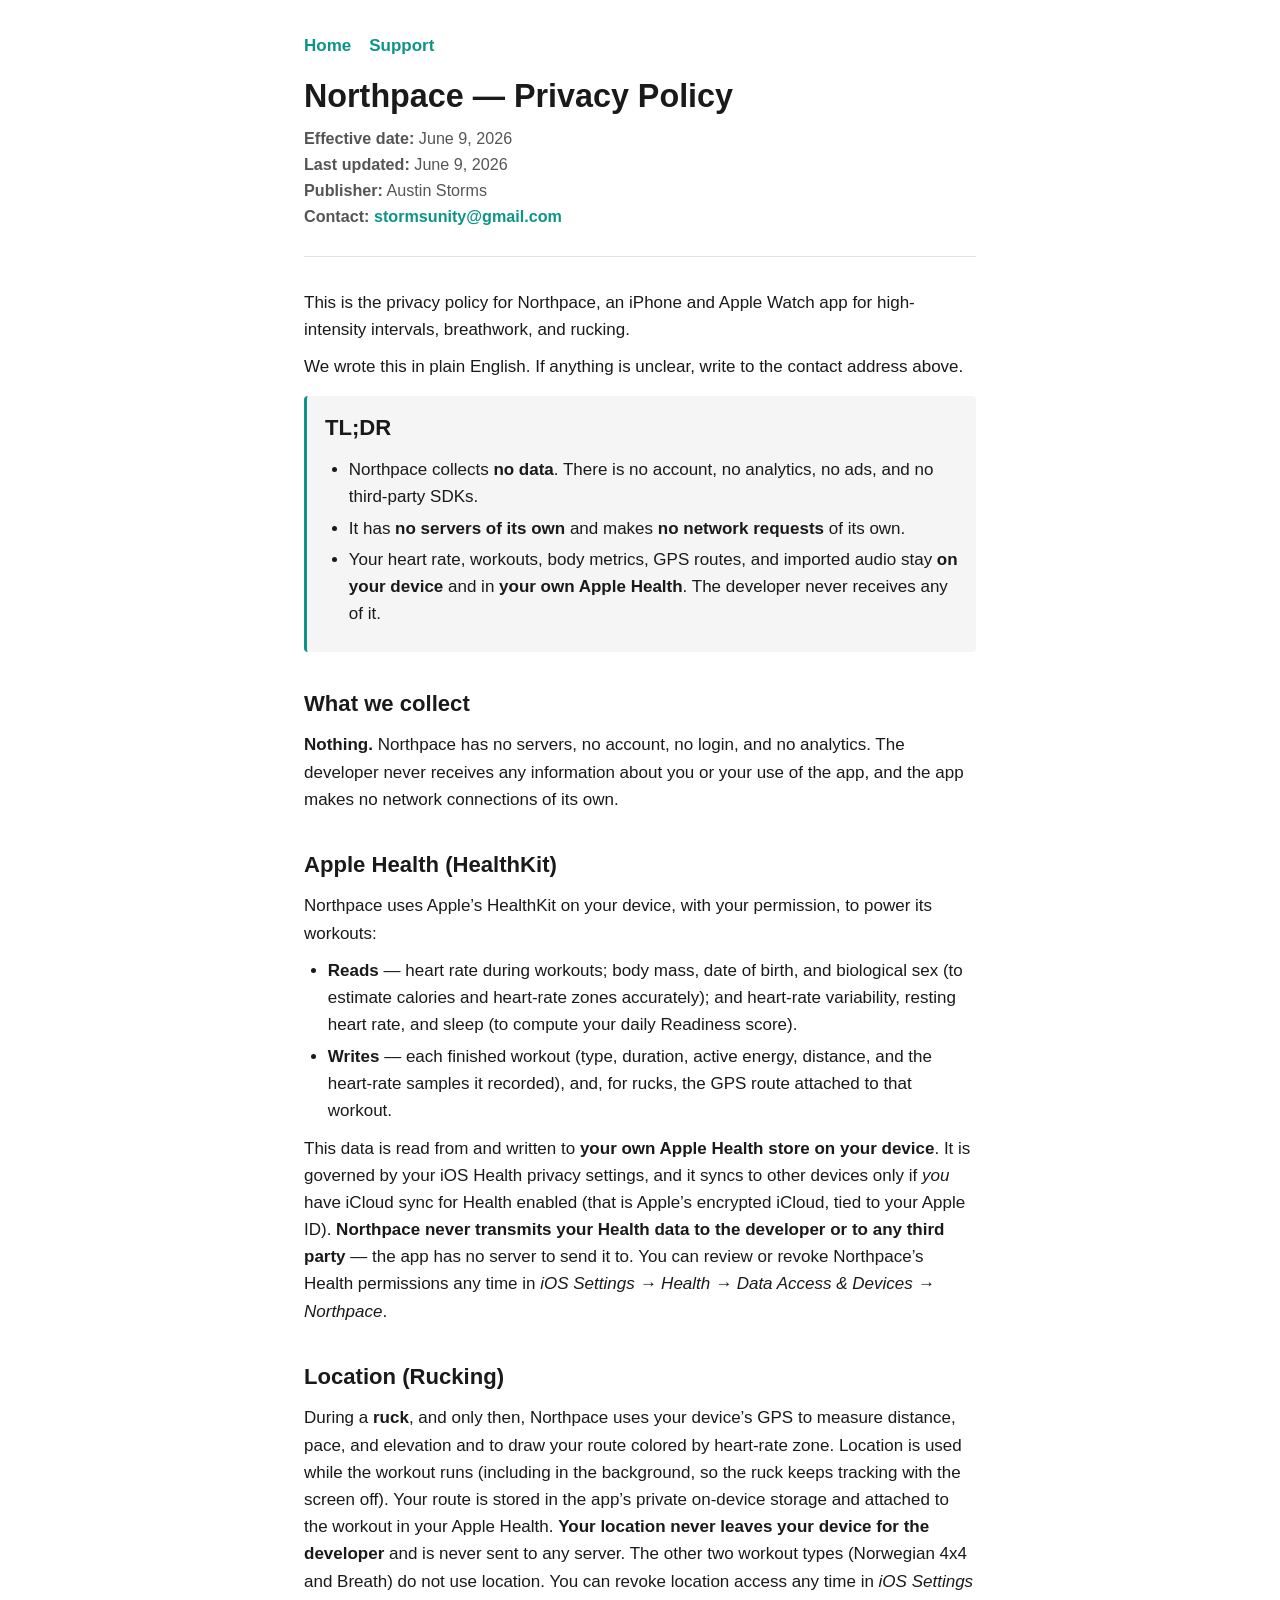
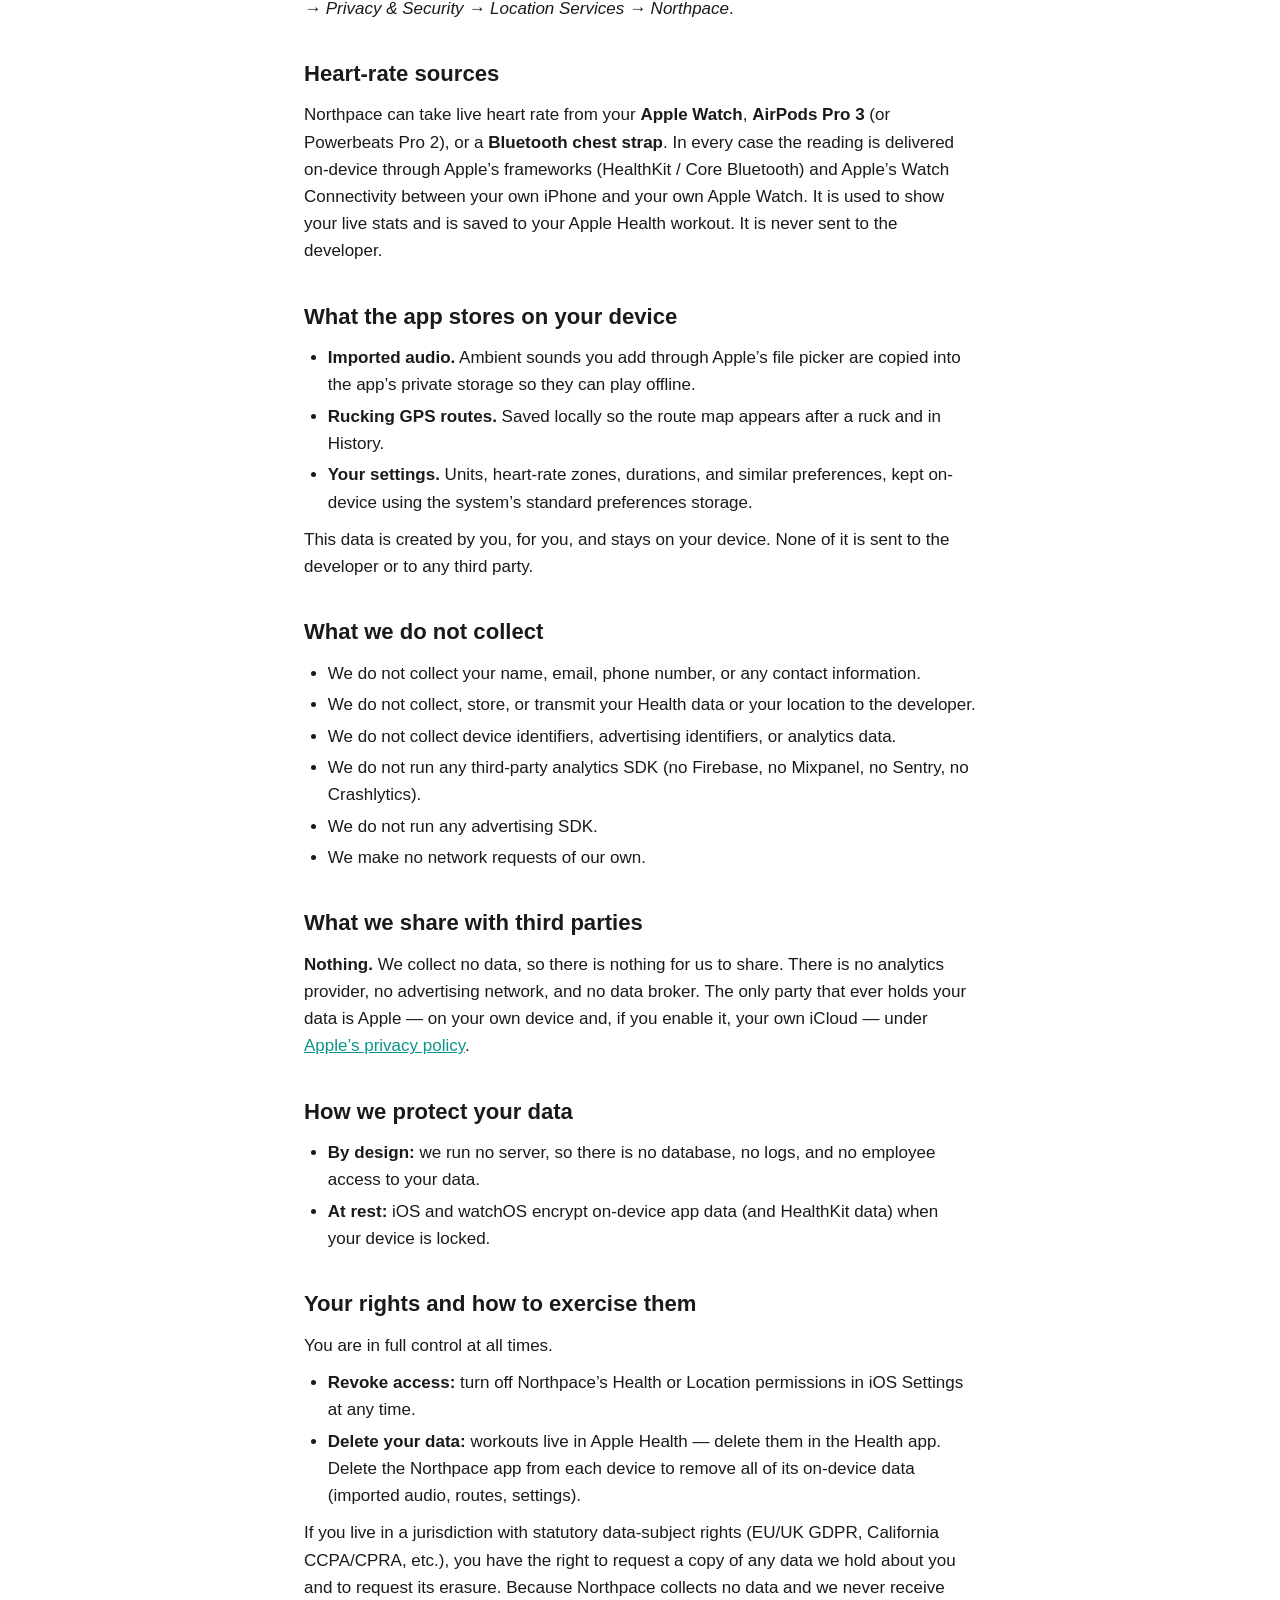
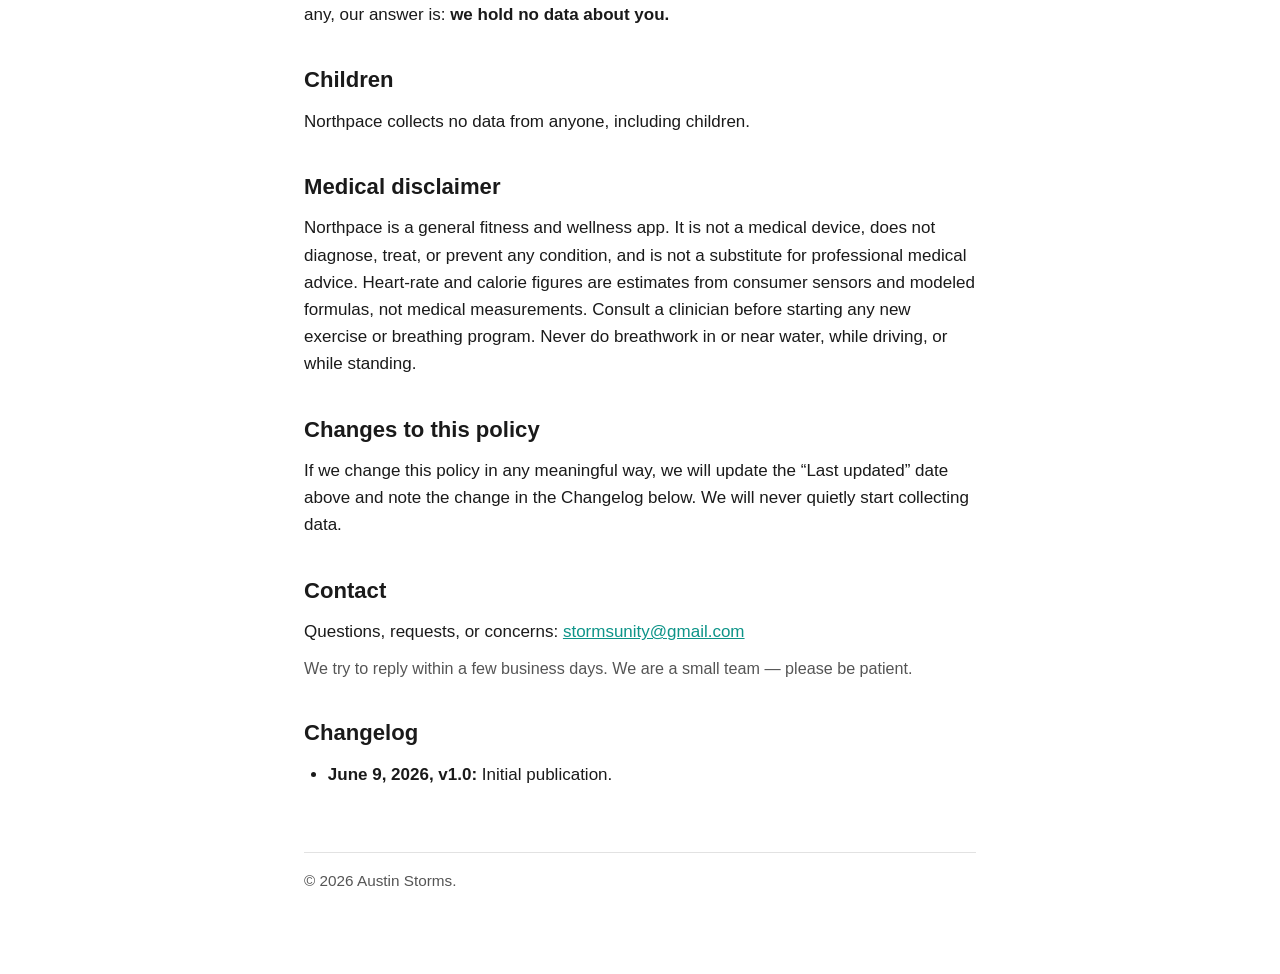
==== privacy.html @ 047f4b5e "Northpace website: landing, privacy policy, support Static GitHub Pages site for the Northpace iPhon" ====
<!doctype html>
<html lang="en">
<head>
<meta charset="utf-8">
<meta name="viewport" content="width=device-width, initial-scale=1">
<title>Northpace Privacy Policy</title>
<meta name="description" content="Privacy policy for the Northpace iPhone and Apple Watch app.">
<link rel="stylesheet" href="style.css">
</head>
<body>
<main>
  <header>
    <nav class="nav">
      <a href="index.html">Home</a>
      <a href="support.html">Support</a>
    </nav>
    <h1 style="margin-top:18px">Northpace &mdash; Privacy Policy</h1>
    <p class="muted">
      <strong>Effective date:</strong> June 9, 2026<br>
      <strong>Last updated:</strong> June 9, 2026<br>
      <strong>Publisher:</strong> Austin Storms<br>
      <strong>Contact:</strong> <a href="mailto:stormsunity@gmail.com">stormsunity@gmail.com</a>
    </p>
  </header>

  <p>This is the privacy policy for Northpace, an iPhone and Apple Watch app for high-intensity intervals, breathwork, and rucking.</p>
  <p>We wrote this in plain English. If anything is unclear, write to the contact address above.</p>

  <div class="tldr">
    <h2>TL;DR</h2>
    <ul>
      <li>Northpace collects <strong>no data</strong>. There is no account, no analytics, no ads, and no third-party SDKs.</li>
      <li>It has <strong>no servers of its own</strong> and makes <strong>no network requests</strong> of its own.</li>
      <li>Your heart rate, workouts, body metrics, GPS routes, and imported audio stay <strong>on your device</strong> and in <strong>your own Apple Health</strong>. The developer never receives any of it.</li>
    </ul>
  </div>

  <h2>What we collect</h2>
  <p><strong>Nothing.</strong> Northpace has no servers, no account, no login, and no analytics. The developer never receives any information about you or your use of the app, and the app makes no network connections of its own.</p>

  <h2>Apple Health (HealthKit)</h2>
  <p>Northpace uses Apple&rsquo;s HealthKit on your device, with your permission, to power its workouts:</p>
  <ul>
    <li><strong>Reads</strong> &mdash; heart rate during workouts; body mass, date of birth, and biological sex (to estimate calories and heart-rate zones accurately); and heart-rate variability, resting heart rate, and sleep (to compute your daily Readiness score).</li>
    <li><strong>Writes</strong> &mdash; each finished workout (type, duration, active energy, distance, and the heart-rate samples it recorded), and, for rucks, the GPS route attached to that workout.</li>
  </ul>
  <p>This data is read from and written to <strong>your own Apple Health store on your device</strong>. It is governed by your iOS Health privacy settings, and it syncs to other devices only if <em>you</em> have iCloud sync for Health enabled (that is Apple&rsquo;s encrypted iCloud, tied to your Apple ID). <strong>Northpace never transmits your Health data to the developer or to any third party</strong> &mdash; the app has no server to send it to. You can review or revoke Northpace&rsquo;s Health permissions any time in <em>iOS Settings &rarr; Health &rarr; Data Access &amp; Devices &rarr; Northpace</em>.</p>

  <h2>Location (Rucking)</h2>
  <p>During a <strong>ruck</strong>, and only then, Northpace uses your device&rsquo;s GPS to measure distance, pace, and elevation and to draw your route colored by heart-rate zone. Location is used while the workout runs (including in the background, so the ruck keeps tracking with the screen off). Your route is stored in the app&rsquo;s private on-device storage and attached to the workout in your Apple Health. <strong>Your location never leaves your device for the developer</strong> and is never sent to any server. The other two workout types (Norwegian 4x4 and Breath) do not use location. You can revoke location access any time in <em>iOS Settings &rarr; Privacy &amp; Security &rarr; Location Services &rarr; Northpace</em>.</p>

  <h2>Heart-rate sources</h2>
  <p>Northpace can take live heart rate from your <strong>Apple Watch</strong>, <strong>AirPods Pro 3</strong> (or Powerbeats Pro 2), or a <strong>Bluetooth chest strap</strong>. In every case the reading is delivered on-device through Apple&rsquo;s frameworks (HealthKit / Core Bluetooth) and Apple&rsquo;s Watch Connectivity between your own iPhone and your own Apple Watch. It is used to show your live stats and is saved to your Apple Health workout. It is never sent to the developer.</p>

  <h2>What the app stores on your device</h2>
  <ul>
    <li><strong>Imported audio.</strong> Ambient sounds you add through Apple&rsquo;s file picker are copied into the app&rsquo;s private storage so they can play offline.</li>
    <li><strong>Rucking GPS routes.</strong> Saved locally so the route map appears after a ruck and in History.</li>
    <li><strong>Your settings.</strong> Units, heart-rate zones, durations, and similar preferences, kept on-device using the system&rsquo;s standard preferences storage.</li>
  </ul>
  <p>This data is created by you, for you, and stays on your device. None of it is sent to the developer or to any third party.</p>

  <h2>What we do not collect</h2>
  <ul>
    <li>We do not collect your name, email, phone number, or any contact information.</li>
    <li>We do not collect, store, or transmit your Health data or your location to the developer.</li>
    <li>We do not collect device identifiers, advertising identifiers, or analytics data.</li>
    <li>We do not run any third-party analytics SDK (no Firebase, no Mixpanel, no Sentry, no Crashlytics).</li>
    <li>We do not run any advertising SDK.</li>
    <li>We make no network requests of our own.</li>
  </ul>

  <h2>What we share with third parties</h2>
  <p><strong>Nothing.</strong> We collect no data, so there is nothing for us to share. There is no analytics provider, no advertising network, and no data broker. The only party that ever holds your data is Apple &mdash; on your own device and, if you enable it, your own iCloud &mdash; under <a href="https://www.apple.com/legal/privacy/">Apple&rsquo;s privacy policy</a>.</p>

  <h2>How we protect your data</h2>
  <ul>
    <li><strong>By design:</strong> we run no server, so there is no database, no logs, and no employee access to your data.</li>
    <li><strong>At rest:</strong> iOS and watchOS encrypt on-device app data (and HealthKit data) when your device is locked.</li>
  </ul>

  <h2>Your rights and how to exercise them</h2>
  <p>You are in full control at all times.</p>
  <ul>
    <li><strong>Revoke access:</strong> turn off Northpace&rsquo;s Health or Location permissions in iOS Settings at any time.</li>
    <li><strong>Delete your data:</strong> workouts live in Apple Health &mdash; delete them in the Health app. Delete the Northpace app from each device to remove all of its on-device data (imported audio, routes, settings).</li>
  </ul>
  <p>If you live in a jurisdiction with statutory data-subject rights (EU/UK GDPR, California CCPA/CPRA, etc.), you have the right to request a copy of any data we hold about you and to request its erasure. Because Northpace collects no data and we never receive any, our answer is: <strong>we hold no data about you.</strong></p>

  <h2>Children</h2>
  <p>Northpace collects no data from anyone, including children.</p>

  <h2>Medical disclaimer</h2>
  <p>Northpace is a general fitness and wellness app. It is not a medical device, does not diagnose, treat, or prevent any condition, and is not a substitute for professional medical advice. Heart-rate and calorie figures are estimates from consumer sensors and modeled formulas, not medical measurements. Consult a clinician before starting any new exercise or breathing program. Never do breathwork in or near water, while driving, or while standing.</p>

  <h2>Changes to this policy</h2>
  <p>If we change this policy in any meaningful way, we will update the &ldquo;Last updated&rdquo; date above and note the change in the Changelog below. We will never quietly start collecting data.</p>

  <h2>Contact</h2>
  <p>Questions, requests, or concerns: <a href="mailto:stormsunity@gmail.com">stormsunity@gmail.com</a></p>
  <p class="muted">We try to reply within a few business days. We are a small team &mdash; please be patient.</p>

  <h2>Changelog</h2>
  <ul>
    <li><strong>June 9, 2026, v1.0:</strong> Initial publication.</li>
  </ul>

  <footer>
    &copy; 2026 Austin Storms.
  </footer>
</main>
</body>
</html>
---- style.css ----
:root {
  --bg: #ffffff;
  --fg: #1a1a1a;
  --muted: #555;
  --accent: #0d9488;
  --rule: #e2e2e2;
  --code-bg: #f5f5f5;
}

@media (prefers-color-scheme: dark) {
  :root {
    --bg: #111;
    --fg: #f0f0f0;
    --muted: #aaa;
    --accent: #2dd4bf;
    --rule: #2a2a2a;
    --code-bg: #1c1c1c;
  }
}

* { box-sizing: border-box; }

html, body {
  margin: 0;
  padding: 0;
  background: var(--bg);
  color: var(--fg);
  font: 17px/1.6 -apple-system, BlinkMacSystemFont, "Segoe UI", Roboto, "Helvetica Neue", Arial, sans-serif;
  -webkit-text-size-adjust: 100%;
}

main {
  max-width: 720px;
  margin: 0 auto;
  padding: 32px 24px 80px;
}

header {
  border-bottom: 1px solid var(--rule);
  padding-bottom: 16px;
  margin-bottom: 32px;
}

header a {
  color: var(--accent);
  text-decoration: none;
  font-weight: 600;
}

h1 { font-size: 1.9rem; line-height: 1.2; margin: 0 0 8px; }
h2 { font-size: 1.3rem; margin: 2rem 0 0.6rem; }
h3 { font-size: 1.1rem; margin: 1.4rem 0 0.4rem; }

p, ul, ol { margin: 0.6rem 0; }
ul, ol { padding-left: 1.4rem; }
li { margin: 0.25rem 0; }

a { color: var(--accent); }

code, pre {
  font-family: ui-monospace, SFMono-Regular, Menlo, monospace;
  background: var(--code-bg);
  border-radius: 4px;
}
code { padding: 1px 5px; font-size: 0.92em; }
pre { padding: 12px 14px; overflow-x: auto; }

.muted { color: var(--muted); font-size: 0.95rem; }

footer {
  margin-top: 64px;
  padding-top: 16px;
  border-top: 1px solid var(--rule);
  color: var(--muted);
  font-size: 0.9rem;
}

.nav {
  display: flex;
  gap: 18px;
  flex-wrap: wrap;
}

.tldr {
  background: var(--code-bg);
  border-left: 3px solid var(--accent);
  padding: 14px 18px;
  border-radius: 4px;
  margin: 16px 0 28px;
}
.tldr h2 { margin-top: 0; }
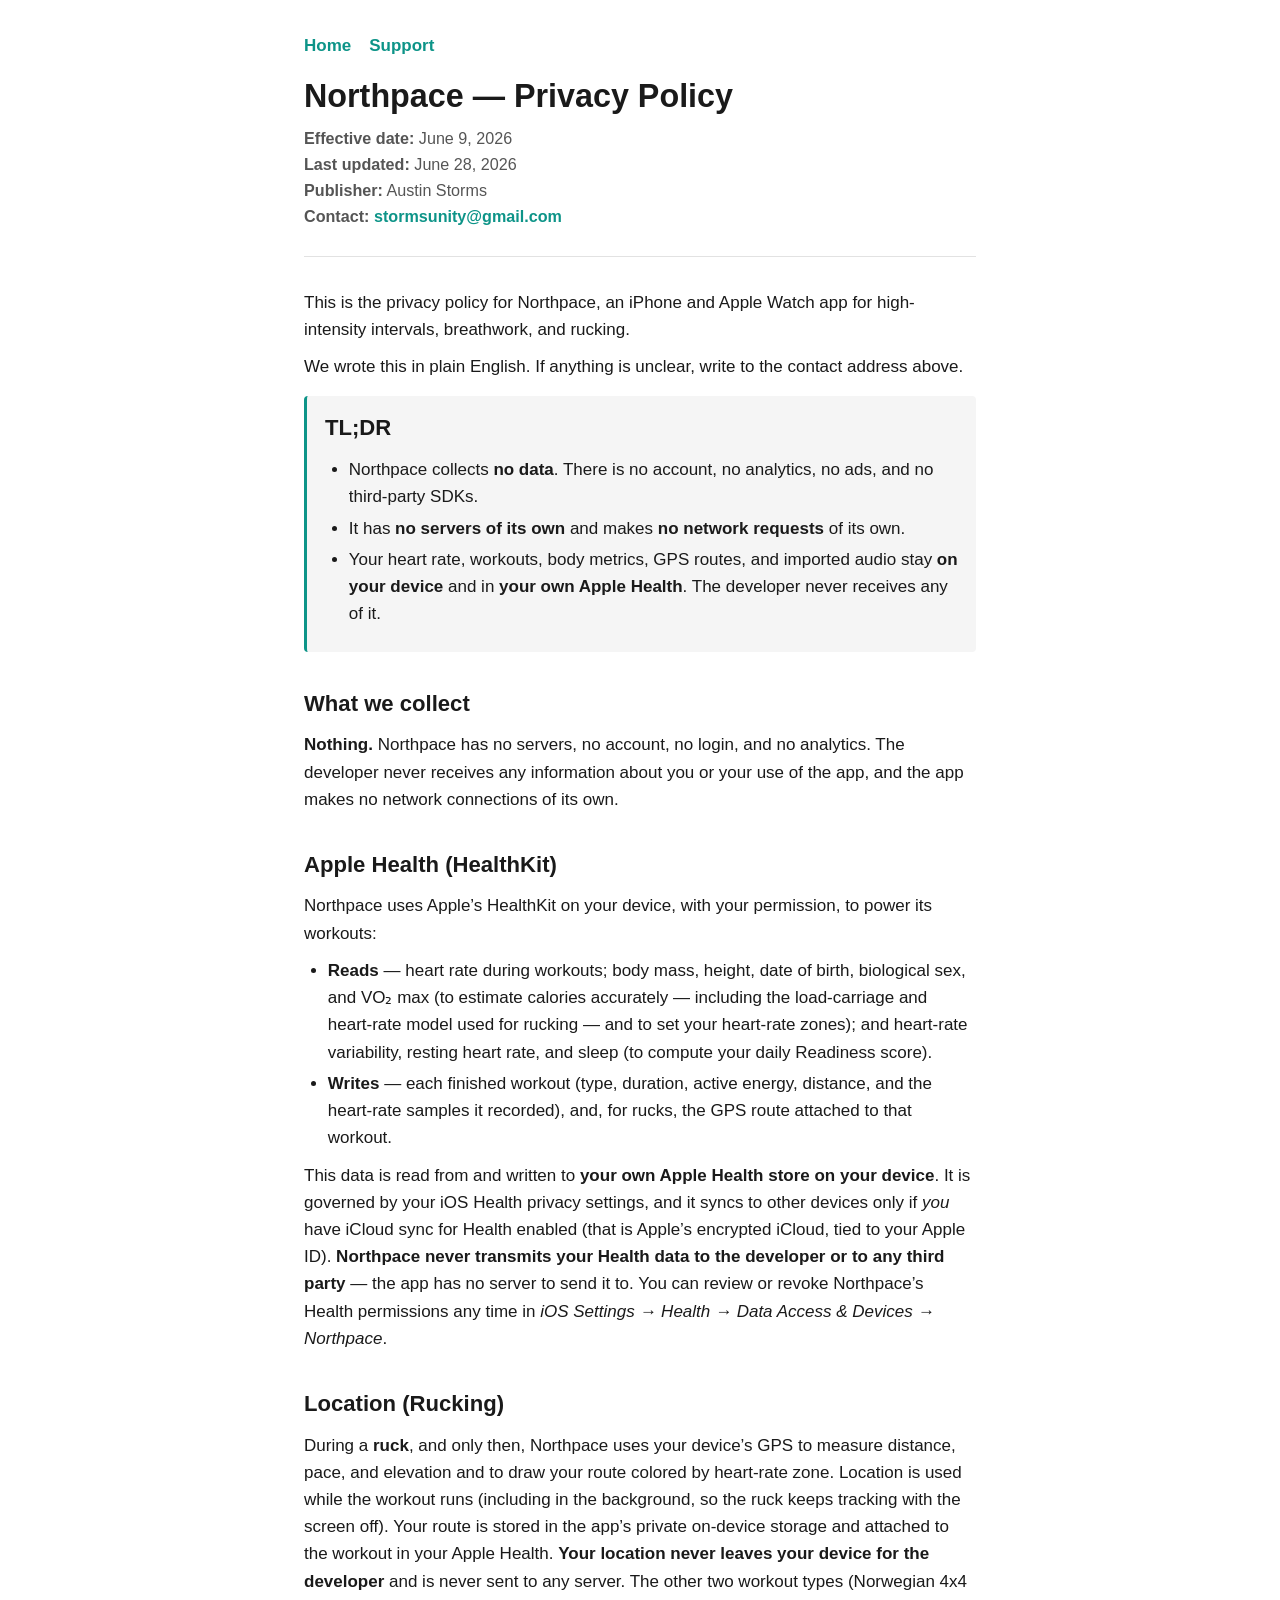
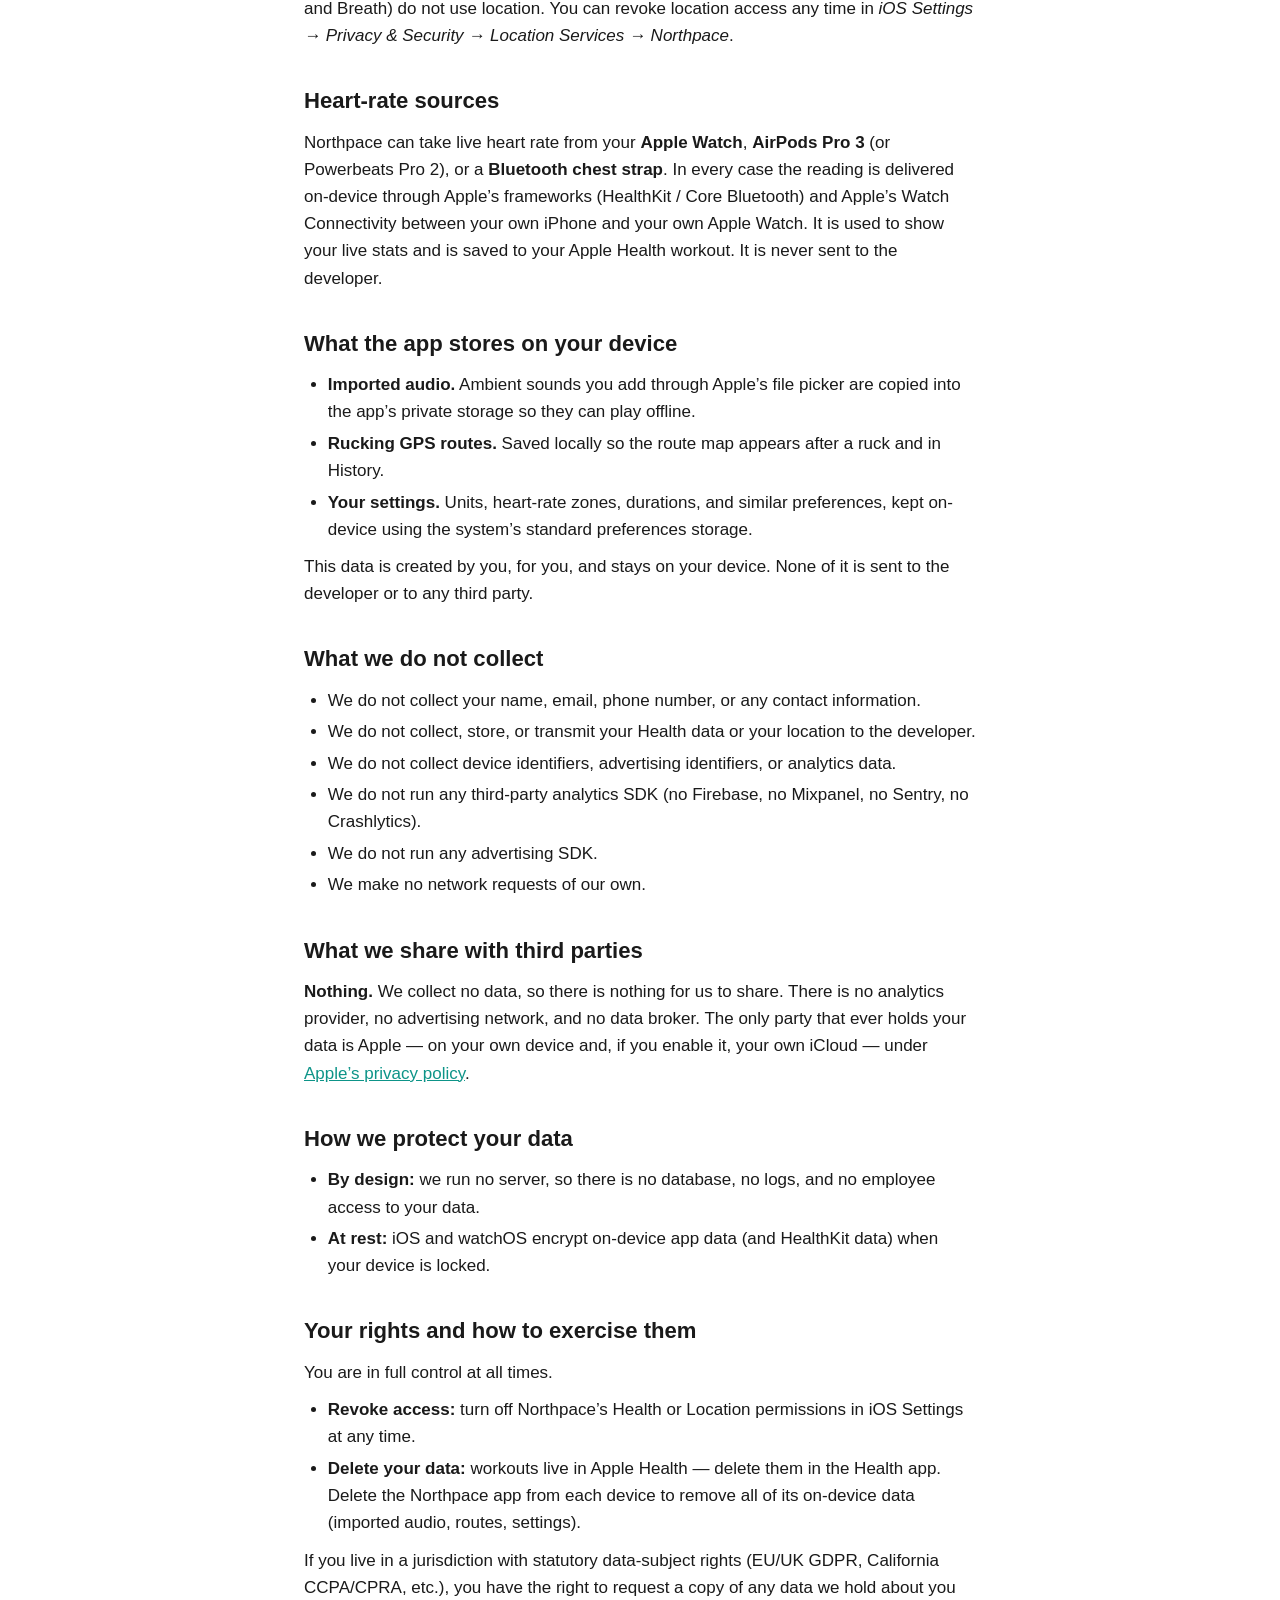
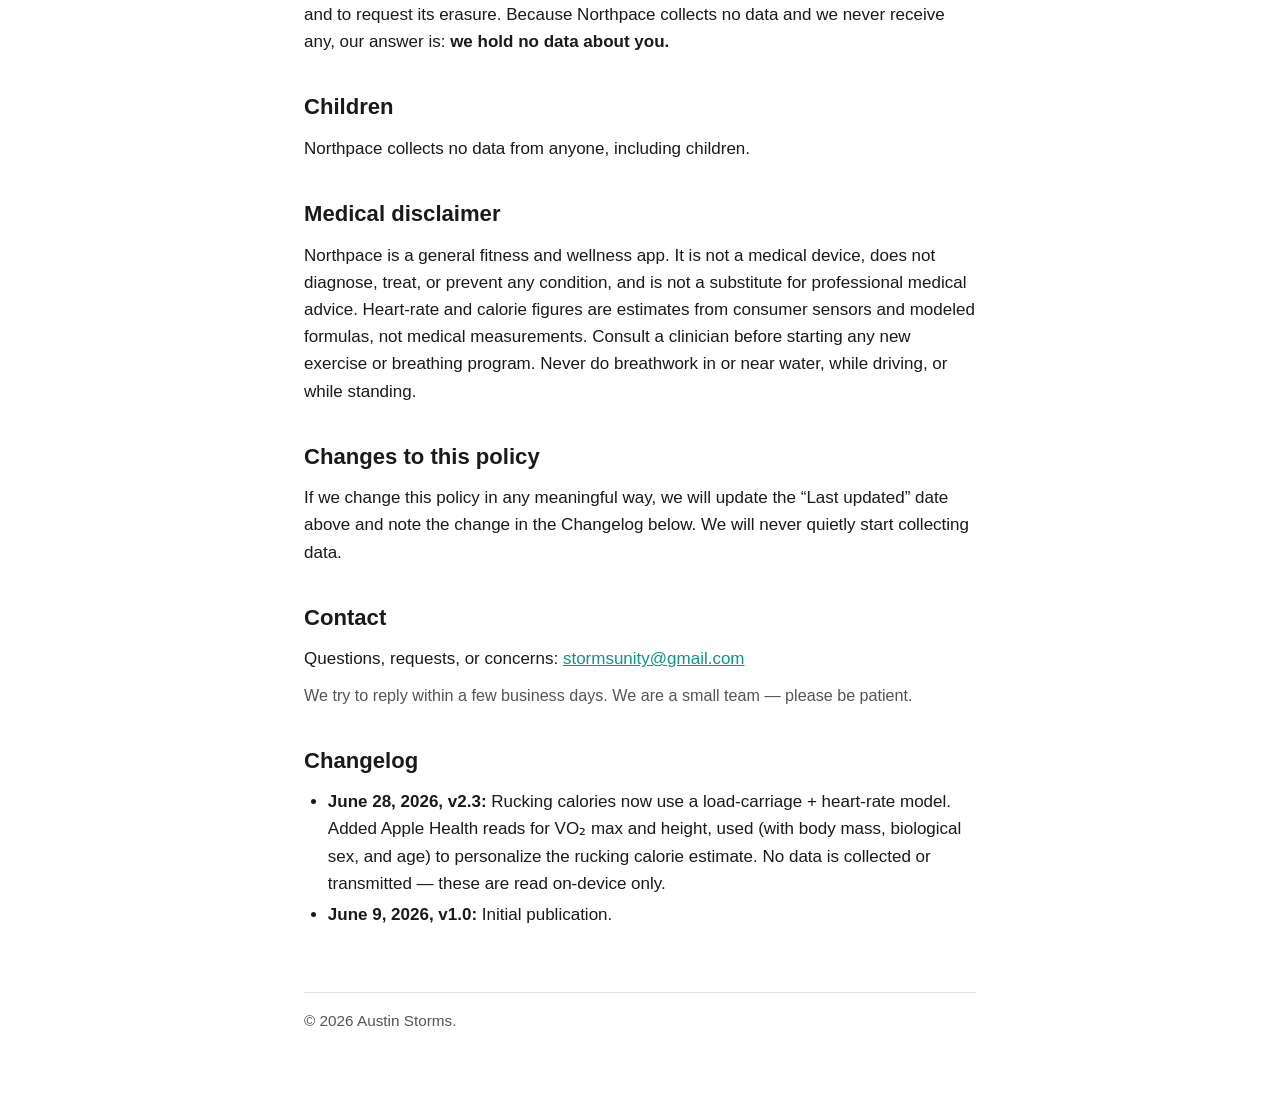
==== commit f775227c: "Privacy + site: v2.3 rucking calorie model (add VO2max/height Health reads)" ====
--- a/privacy.html
+++ b/privacy.html
@@ -17,7 +17,7 @@
     <h1 style="margin-top:18px">Northpace &mdash; Privacy Policy</h1>
     <p class="muted">
       <strong>Effective date:</strong> June 9, 2026<br>
-      <strong>Last updated:</strong> June 9, 2026<br>
+      <strong>Last updated:</strong> June 28, 2026<br>
       <strong>Publisher:</strong> Austin Storms<br>
       <strong>Contact:</strong> <a href="mailto:stormsunity@gmail.com">stormsunity@gmail.com</a>
     </p>
@@ -41,7 +41,7 @@
   <h2>Apple Health (HealthKit)</h2>
   <p>Northpace uses Apple&rsquo;s HealthKit on your device, with your permission, to power its workouts:</p>
   <ul>
-    <li><strong>Reads</strong> &mdash; heart rate during workouts; body mass, date of birth, and biological sex (to estimate calories and heart-rate zones accurately); and heart-rate variability, resting heart rate, and sleep (to compute your daily Readiness score).</li>
+    <li><strong>Reads</strong> &mdash; heart rate during workouts; body mass, height, date of birth, biological sex, and VO&#8322;&nbsp;max (to estimate calories accurately &mdash; including the load-carriage and heart-rate model used for rucking &mdash; and to set your heart-rate zones); and heart-rate variability, resting heart rate, and sleep (to compute your daily Readiness score).</li>
     <li><strong>Writes</strong> &mdash; each finished workout (type, duration, active energy, distance, and the heart-rate samples it recorded), and, for rucks, the GPS route attached to that workout.</li>
   </ul>
   <p>This data is read from and written to <strong>your own Apple Health store on your device</strong>. It is governed by your iOS Health privacy settings, and it syncs to other devices only if <em>you</em> have iCloud sync for Health enabled (that is Apple&rsquo;s encrypted iCloud, tied to your Apple ID). <strong>Northpace never transmits your Health data to the developer or to any third party</strong> &mdash; the app has no server to send it to. You can review or revoke Northpace&rsquo;s Health permissions any time in <em>iOS Settings &rarr; Health &rarr; Data Access &amp; Devices &rarr; Northpace</em>.</p>
@@ -102,6 +102,7 @@
 
   <h2>Changelog</h2>
   <ul>
+    <li><strong>June 28, 2026, v2.3:</strong> Rucking calories now use a load-carriage + heart-rate model. Added Apple Health reads for VO&#8322;&nbsp;max and height, used (with body mass, biological sex, and age) to personalize the rucking calorie estimate. No data is collected or transmitted &mdash; these are read on-device only.</li>
     <li><strong>June 9, 2026, v1.0:</strong> Initial publication.</li>
   </ul>
 
